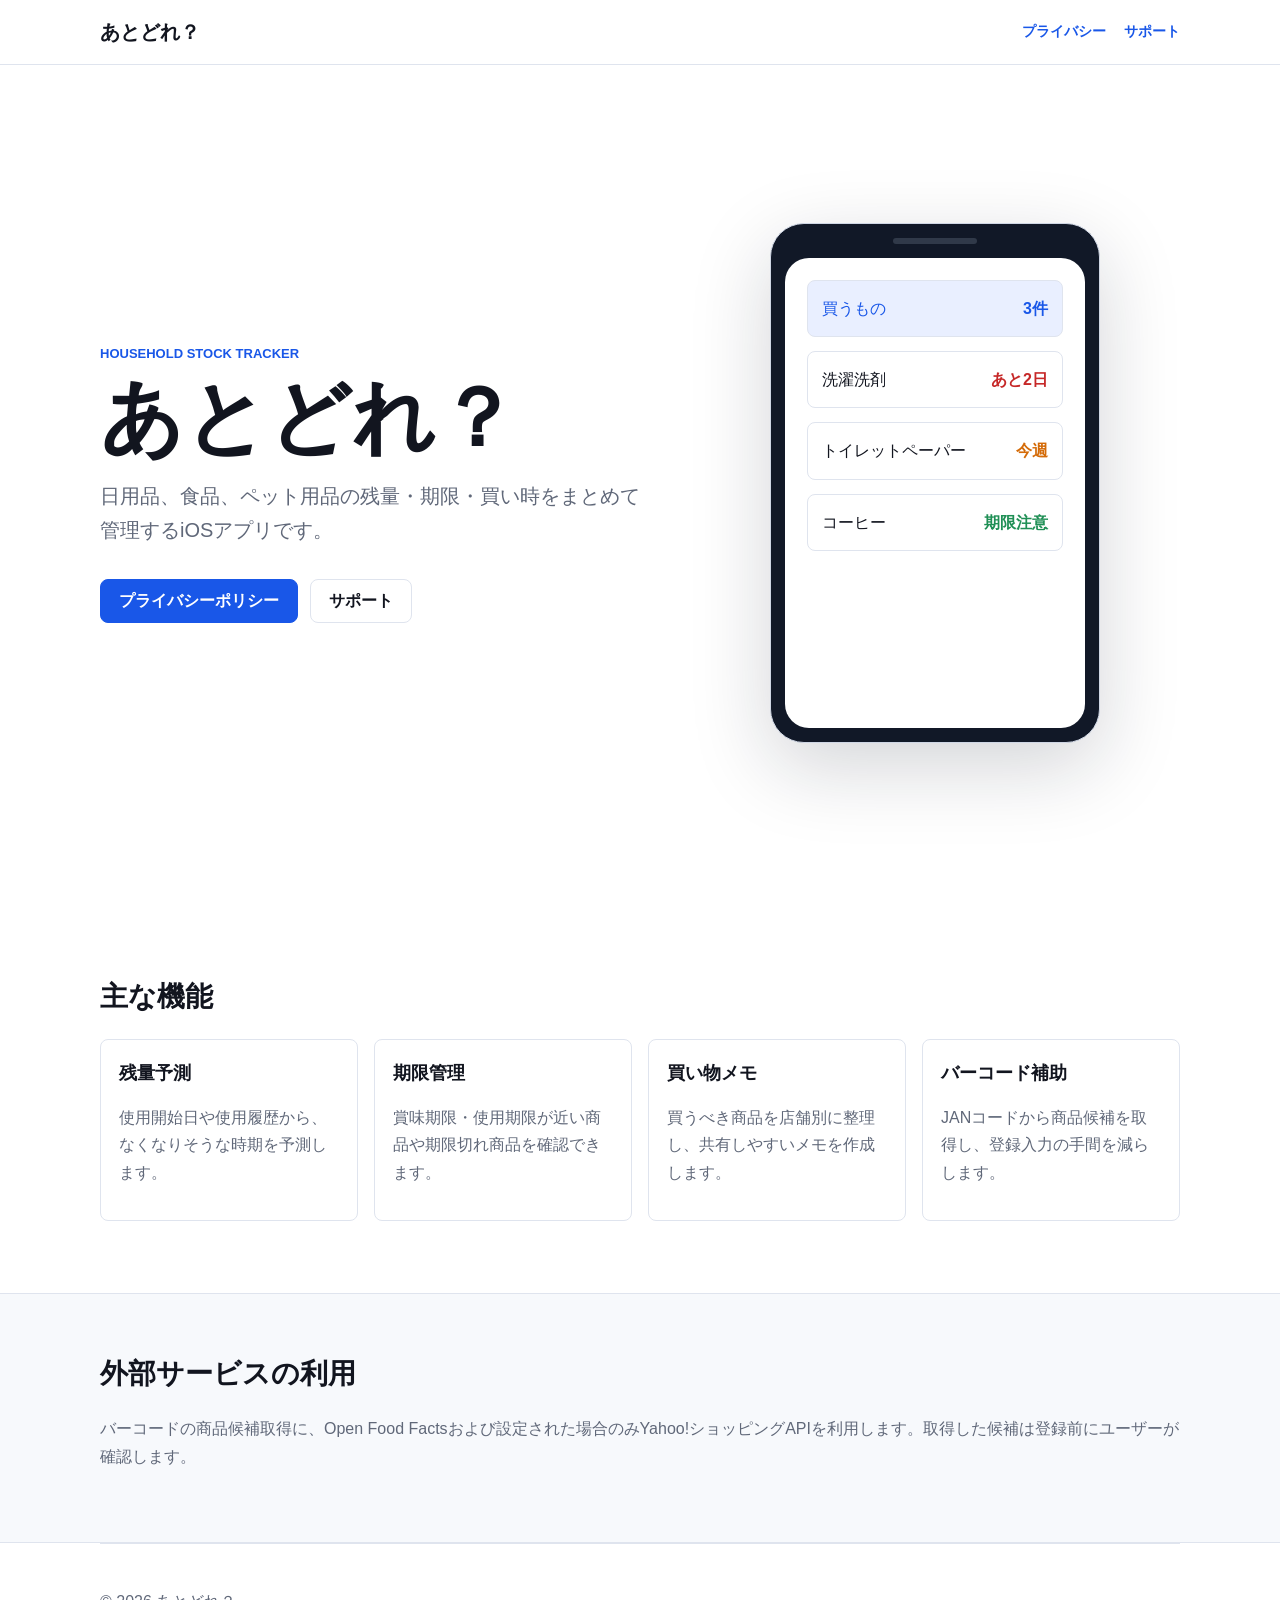
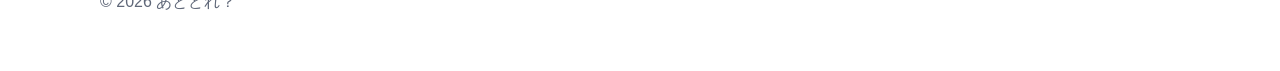
==== docs/index.html @ f625e5c3 "Add inventory app features and GitHub Pages site" ====
<!doctype html>
<html lang="ja">
<head>
    <meta charset="utf-8">
    <meta name="viewport" content="width=device-width, initial-scale=1">
    <title>あとどれ？</title>
    <meta name="description" content="あとどれ？は、日用品・食品・ペット用品などの残量、期限、買い時を管理するiOSアプリです。">
    <link rel="stylesheet" href="styles.css">
</head>
<body>
    <header class="site-header">
        <nav class="nav" aria-label="サイト内ナビゲーション">
            <a class="brand" href="./">あとどれ？</a>
            <div class="nav-links">
                <a href="./privacy.html">プライバシー</a>
                <a href="./support.html">サポート</a>
            </div>
        </nav>
    </header>

    <main>
        <section class="hero">
            <div class="hero-copy">
                <p class="eyebrow">Household stock tracker</p>
                <h1>あとどれ？</h1>
                <p class="lead">日用品、食品、ペット用品の残量・期限・買い時をまとめて管理するiOSアプリです。</p>
                <div class="actions">
                    <a class="button primary" href="./privacy.html">プライバシーポリシー</a>
                    <a class="button secondary" href="./support.html">サポート</a>
                </div>
            </div>
            <div class="app-preview" aria-label="アプリ概要">
                <div class="phone">
                    <div class="phone-top"></div>
                    <div class="screen">
                        <div class="summary-row">
                            <span>買うもの</span>
                            <strong>3件</strong>
                        </div>
                        <div class="item critical">
                            <span>洗濯洗剤</span>
                            <b>あと2日</b>
                        </div>
                        <div class="item soon">
                            <span>トイレットペーパー</span>
                            <b>今週</b>
                        </div>
                        <div class="item fine">
                            <span>コーヒー</span>
                            <b>期限注意</b>
                        </div>
                    </div>
                </div>
            </div>
        </section>

        <section class="section">
            <h2>主な機能</h2>
            <div class="feature-grid">
                <article>
                    <h3>残量予測</h3>
                    <p>使用開始日や使用履歴から、なくなりそうな時期を予測します。</p>
                </article>
                <article>
                    <h3>期限管理</h3>
                    <p>賞味期限・使用期限が近い商品や期限切れ商品を確認できます。</p>
                </article>
                <article>
                    <h3>買い物メモ</h3>
                    <p>買うべき商品を店舗別に整理し、共有しやすいメモを作成します。</p>
                </article>
                <article>
                    <h3>バーコード補助</h3>
                    <p>JANコードから商品候補を取得し、登録入力の手間を減らします。</p>
                </article>
            </div>
        </section>

        <section class="section muted">
            <h2>外部サービスの利用</h2>
            <p>バーコードの商品候補取得に、Open Food Factsおよび設定された場合のみYahoo!ショッピングAPIを利用します。取得した候補は登録前にユーザーが確認します。</p>
        </section>
    </main>

    <footer class="footer">
        <p>&copy; 2026 あとどれ？</p>
    </footer>
</body>
</html>
---- docs/styles.css ----
:root {
    color-scheme: light;
    --ink: #12151f;
    --muted: #606879;
    --line: #dfe4ee;
    --surface: #f7f9fc;
    --accent: #1957e8;
    --accent-soft: #e9efff;
    --green: #1f8f55;
    --orange: #d46b08;
}

* {
    box-sizing: border-box;
}

body {
    margin: 0;
    font-family: -apple-system, BlinkMacSystemFont, "Hiragino Sans", "Yu Gothic", "YuGothic", "Segoe UI", sans-serif;
    color: var(--ink);
    background: #ffffff;
    line-height: 1.7;
}

a {
    color: var(--accent);
    text-decoration: none;
}

a:hover {
    text-decoration: underline;
}

.site-header {
    border-bottom: 1px solid var(--line);
    background: rgba(255, 255, 255, 0.92);
    position: sticky;
    top: 0;
    backdrop-filter: blur(14px);
    z-index: 10;
}

.nav {
    width: min(1080px, calc(100% - 32px));
    margin: 0 auto;
    min-height: 64px;
    display: flex;
    align-items: center;
    justify-content: space-between;
    gap: 20px;
}

.brand {
    color: var(--ink);
    font-weight: 800;
    font-size: 20px;
}

.nav-links {
    display: flex;
    gap: 18px;
    font-weight: 650;
    font-size: 14px;
}

.hero {
    width: min(1080px, calc(100% - 32px));
    margin: 0 auto;
    min-height: calc(100vh - 64px);
    display: grid;
    grid-template-columns: minmax(0, 1.05fr) minmax(280px, 0.95fr);
    gap: 48px;
    align-items: center;
    padding: 56px 0;
}

.eyebrow {
    margin: 0 0 10px;
    color: var(--accent);
    font-weight: 800;
    letter-spacing: 0;
    text-transform: uppercase;
    font-size: 13px;
}

h1 {
    margin: 0 0 18px;
    font-size: clamp(44px, 7vw, 82px);
    line-height: 1.04;
    letter-spacing: 0;
}

.lead {
    margin: 0;
    color: var(--muted);
    font-size: 20px;
    max-width: 620px;
}

.actions {
    display: flex;
    flex-wrap: wrap;
    gap: 12px;
    margin-top: 32px;
}

.button {
    display: inline-flex;
    align-items: center;
    justify-content: center;
    min-height: 44px;
    padding: 0 18px;
    border-radius: 8px;
    font-weight: 750;
    border: 1px solid var(--line);
}

.button.primary {
    color: #ffffff;
    background: var(--accent);
    border-color: var(--accent);
}

.button.secondary {
    color: var(--ink);
    background: #ffffff;
}

.app-preview {
    display: flex;
    justify-content: center;
}

.phone {
    width: min(330px, 100%);
    border: 1px solid #cfd6e4;
    border-radius: 34px;
    padding: 14px;
    background: #111827;
    box-shadow: 0 24px 80px rgba(17, 24, 39, 0.18);
}

.phone-top {
    width: 84px;
    height: 6px;
    border-radius: 99px;
    background: #303949;
    margin: 0 auto 14px;
}

.screen {
    min-height: 470px;
    border-radius: 24px;
    background: #ffffff;
    padding: 22px;
    display: grid;
    align-content: start;
    gap: 14px;
}

.summary-row,
.item {
    border: 1px solid var(--line);
    border-radius: 8px;
    padding: 14px;
    display: flex;
    justify-content: space-between;
    gap: 14px;
}

.summary-row {
    background: var(--accent-soft);
    color: var(--accent);
}

.item.critical b {
    color: #c62828;
}

.item.soon b {
    color: var(--orange);
}

.item.fine b {
    color: var(--green);
}

.section {
    width: min(1080px, calc(100% - 32px));
    margin: 0 auto;
    padding: 72px 0;
}

.section.muted {
    width: 100%;
    padding: 56px max(16px, calc((100% - 1080px) / 2));
    background: var(--surface);
    border-top: 1px solid var(--line);
    border-bottom: 1px solid var(--line);
}

.section h2,
.document h2 {
    margin: 0 0 18px;
    font-size: 28px;
    letter-spacing: 0;
}

.feature-grid {
    display: grid;
    grid-template-columns: repeat(4, minmax(0, 1fr));
    gap: 16px;
}

.feature-grid article {
    border: 1px solid var(--line);
    border-radius: 8px;
    padding: 18px;
    background: #ffffff;
}

.feature-grid h3 {
    margin: 0 0 8px;
    font-size: 18px;
}

.feature-grid p,
.section p,
.document p {
    color: var(--muted);
}

.document {
    width: min(840px, calc(100% - 32px));
    margin: 0 auto;
    padding: 64px 0 86px;
}

.document h1 {
    font-size: clamp(38px, 6vw, 60px);
}

.document section {
    padding: 28px 0;
    border-top: 1px solid var(--line);
}

.document h3 {
    margin: 22px 0 4px;
}

.footer {
    width: min(1080px, calc(100% - 32px));
    margin: 0 auto;
    padding: 28px 0 40px;
    color: var(--muted);
    border-top: 1px solid var(--line);
}

@media (max-width: 760px) {
    .hero {
        grid-template-columns: 1fr;
        min-height: auto;
        padding-top: 42px;
    }

    .feature-grid {
        grid-template-columns: 1fr;
    }

    .nav {
        align-items: flex-start;
        flex-direction: column;
        padding: 14px 0;
        gap: 8px;
    }

    .screen {
        min-height: 380px;
    }
}
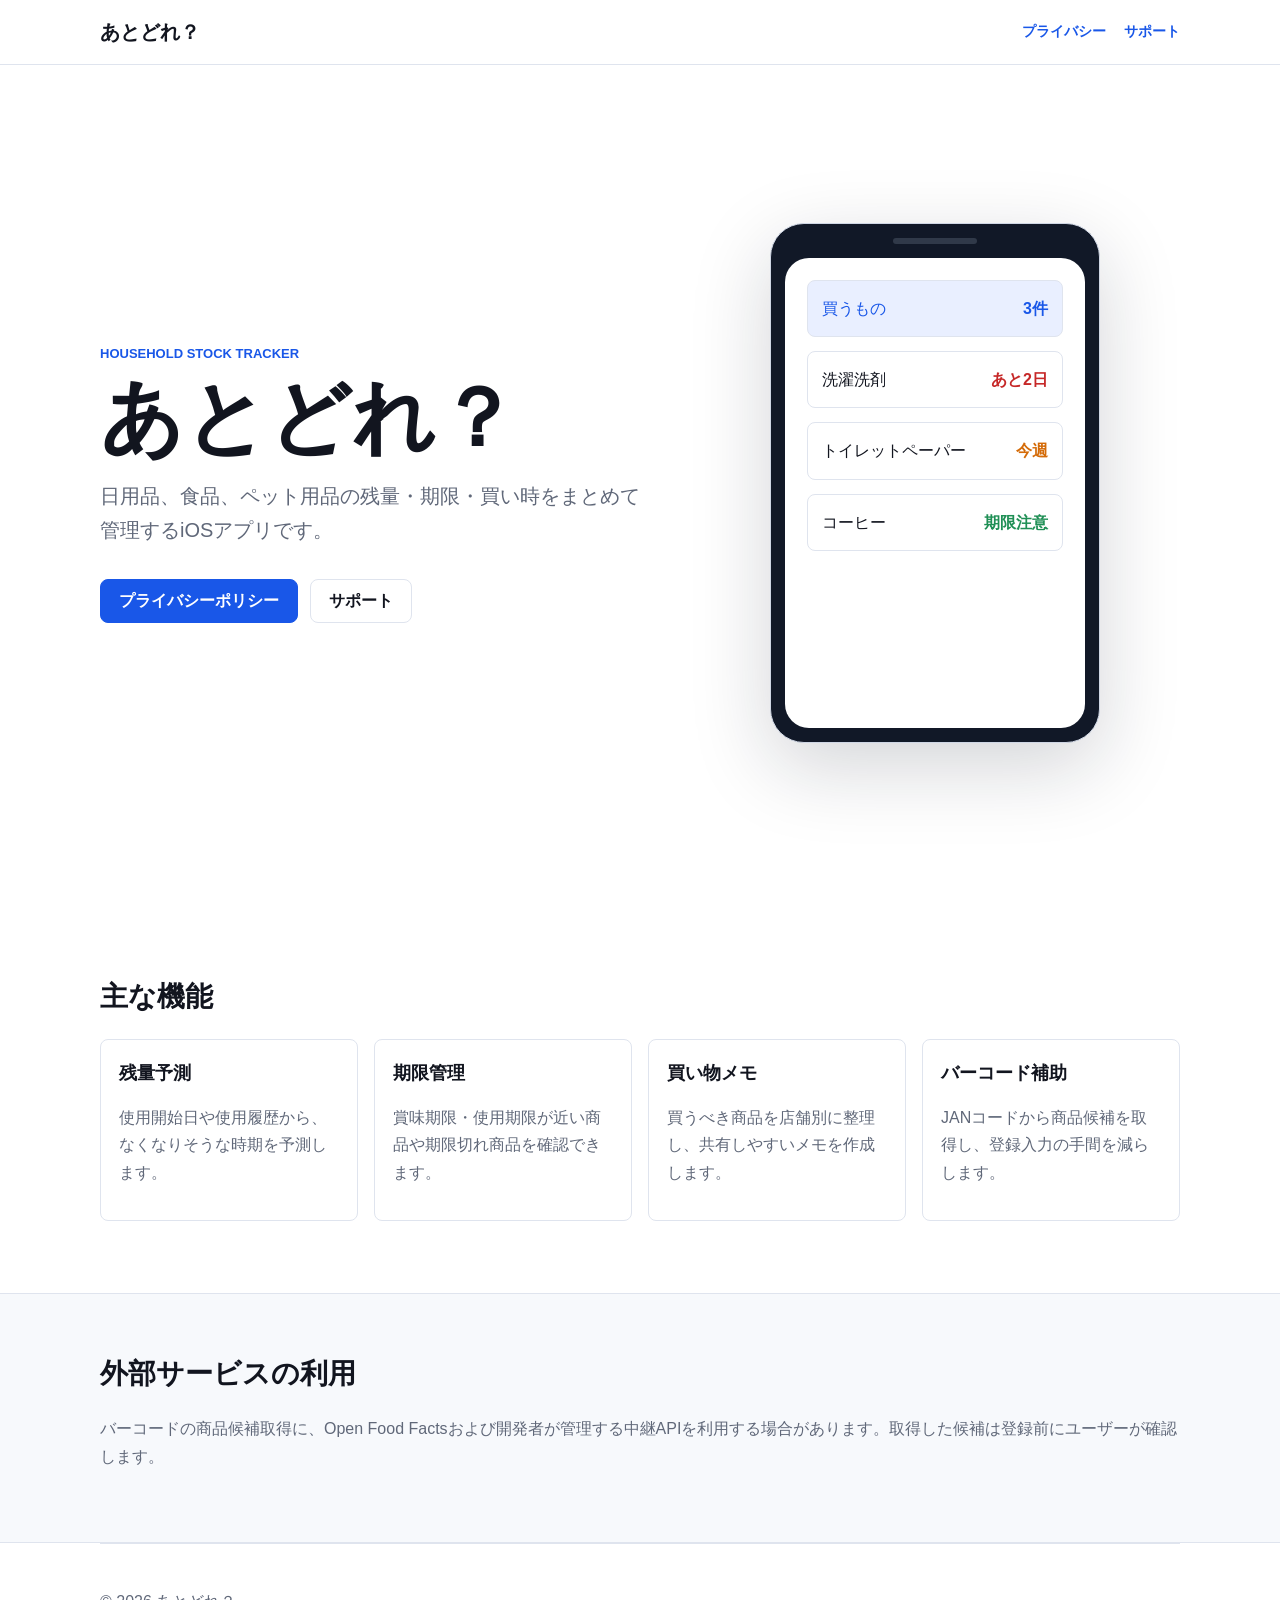
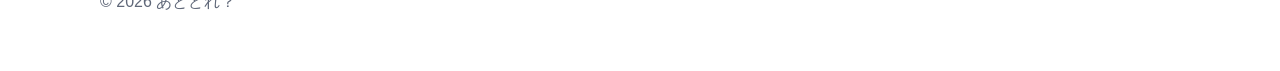
==== commit e2e5cca4: "Add Yahoo barcode proxy integration" ====
--- a/docs/index.html
+++ b/docs/index.html
@@ -78,7 +78,7 @@
 
         <section class="section muted">
             <h2>外部サービスの利用</h2>
-            <p>バーコードの商品候補取得に、Open Food Factsおよび設定された場合のみYahoo!ショッピングAPIを利用します。取得した候補は登録前にユーザーが確認します。</p>
+            <p>バーコードの商品候補取得に、Open Food Factsおよび開発者が管理する中継APIを利用する場合があります。取得した候補は登録前にユーザーが確認します。</p>
         </section>
     </main>
 
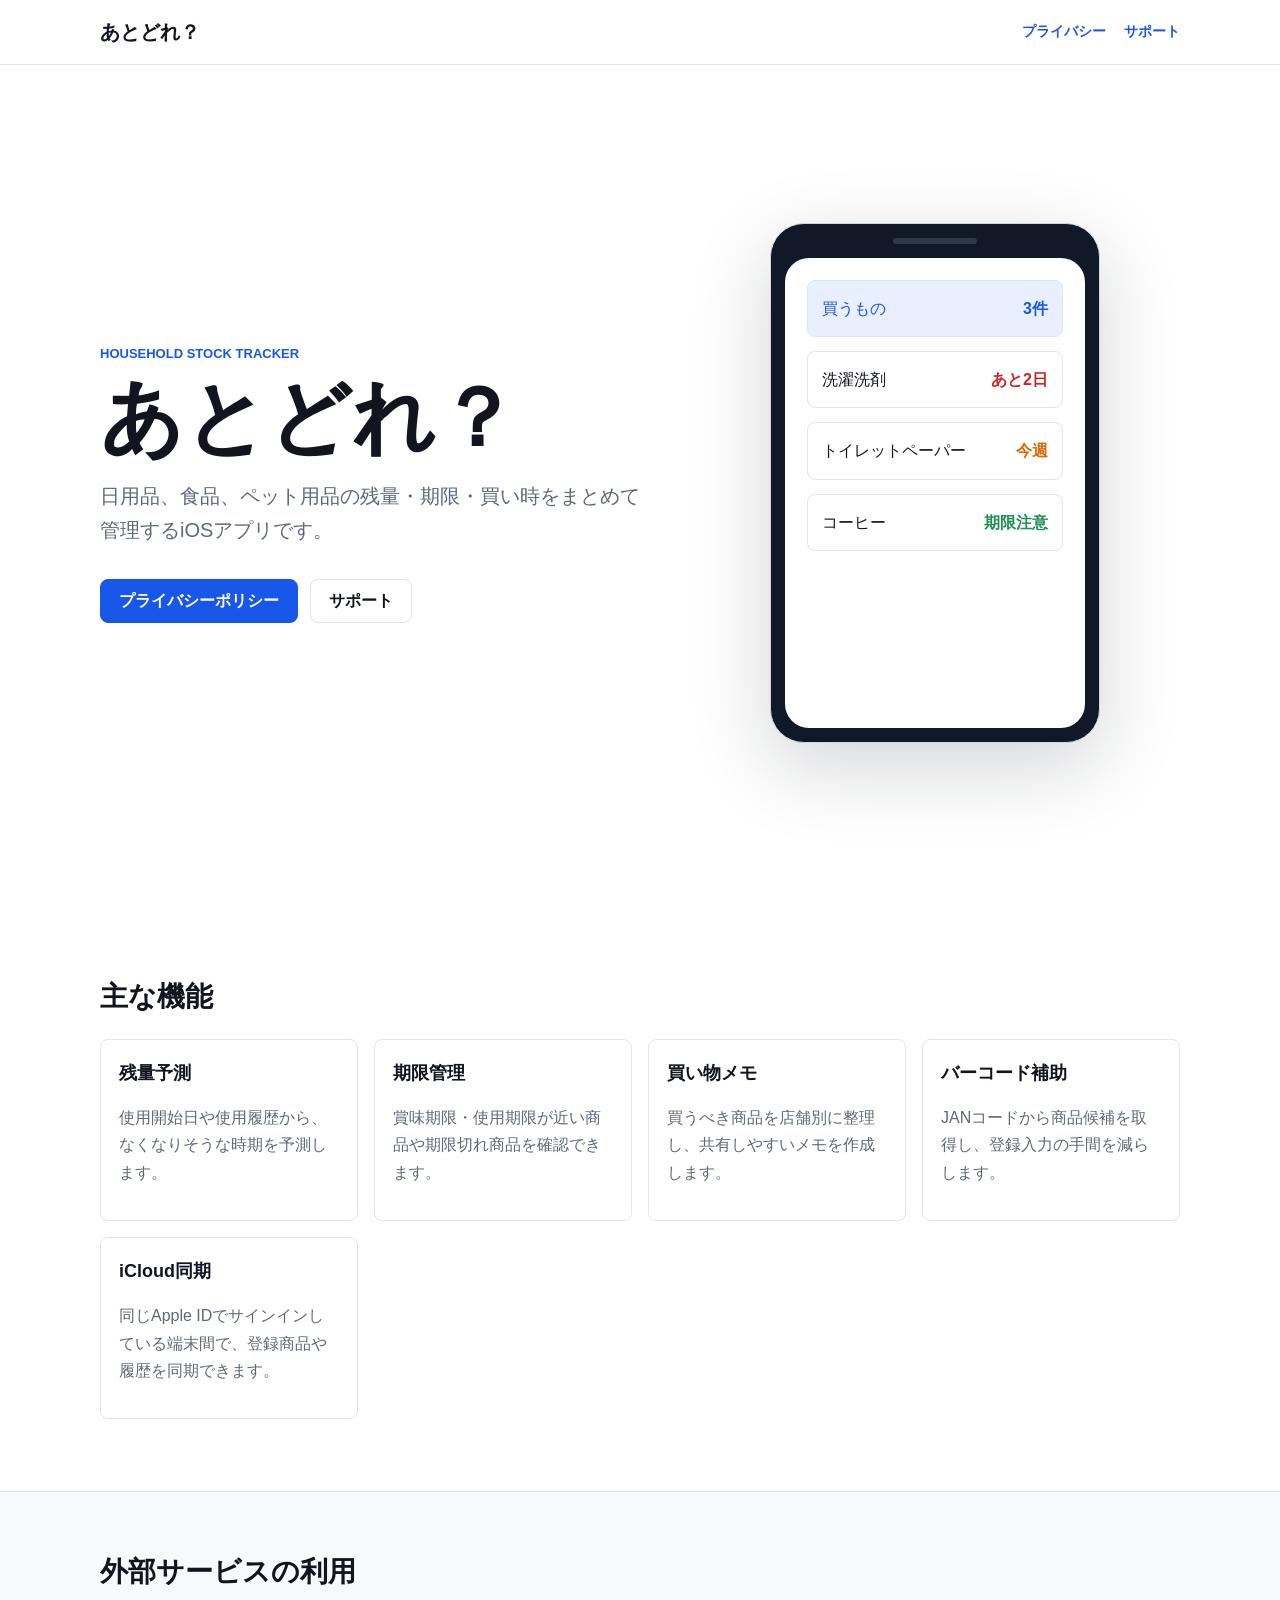
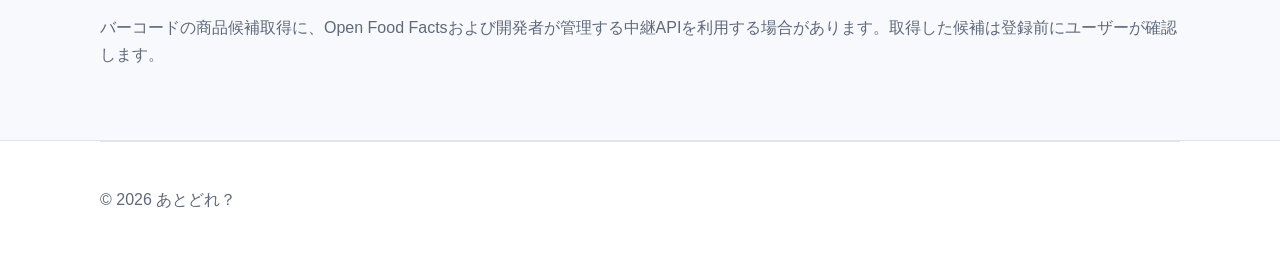
==== commit 5aa9328a: "Implement StoreKit and CloudKit release setup" ====
--- a/docs/index.html
+++ b/docs/index.html
@@ -73,6 +73,10 @@
                     <h3>バーコード補助</h3>
                     <p>JANコードから商品候補を取得し、登録入力の手間を減らします。</p>
                 </article>
+                <article>
+                    <h3>iCloud同期</h3>
+                    <p>同じApple IDでサインインしている端末間で、登録商品や履歴を同期できます。</p>
+                </article>
             </div>
         </section>
 
